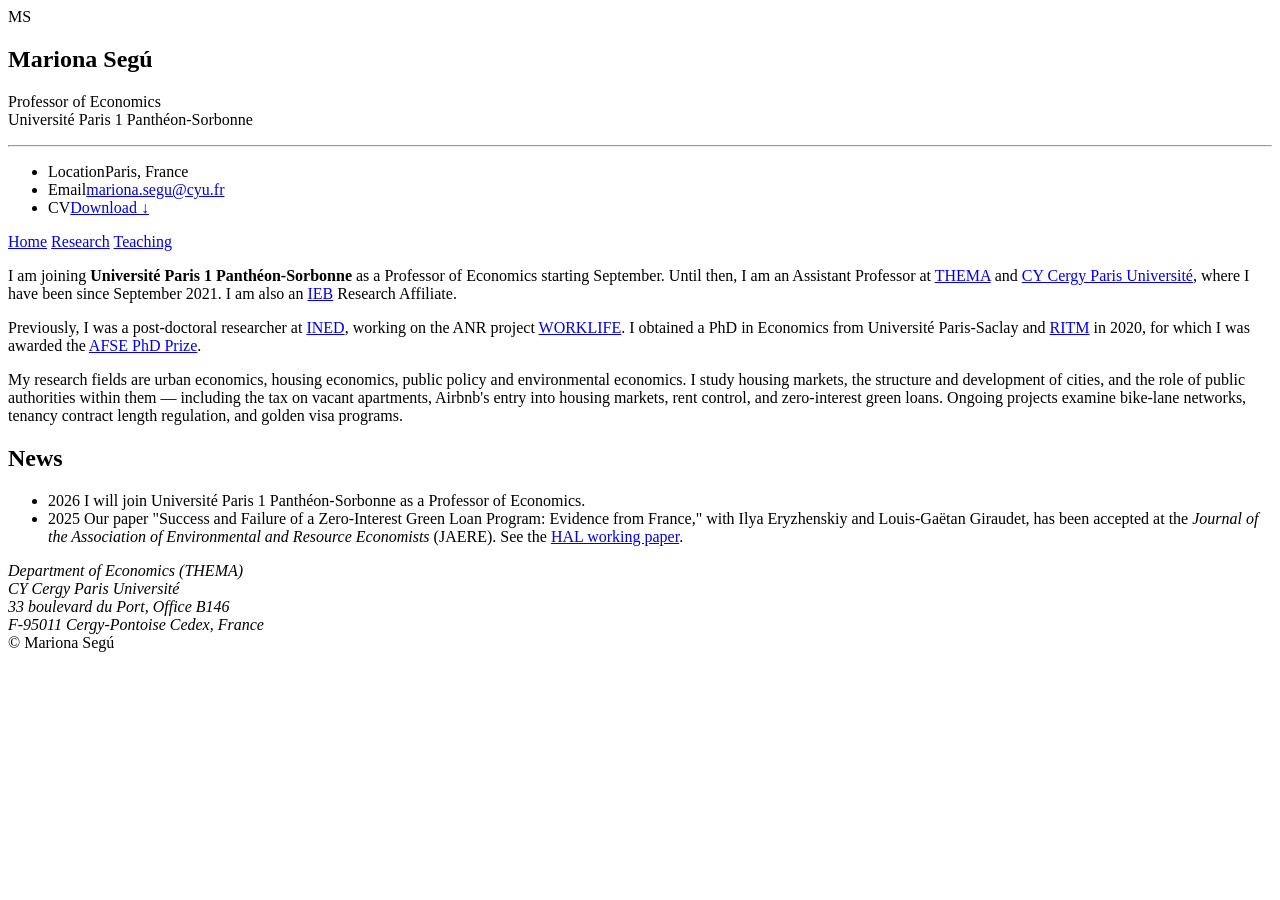
==== index.html @ 14a3eddc "Add files via upload" ====
<!doctype html>
<html lang="en">
<head>
<meta charset="utf-8">
<meta name="viewport" content="width=device-width, initial-scale=1">
<title>Mariona Segú</title>
<meta name="description" content="Mariona Segú — Professor of Economics, Université Paris 1 Panthéon-Sorbonne. Urban, housing, public and environmental economics.">
<link rel="preconnect" href="https://fonts.googleapis.com">
<link rel="preconnect" href="https://fonts.gstatic.com" crossorigin>
<link href="https://fonts.googleapis.com/css2?family=Fraunces:opsz,wght@9..144,500;9..144,600&family=Source+Sans+3:wght@400;600&family=IBM+Plex+Mono:wght@400;500&display=swap" rel="stylesheet">
<link rel="stylesheet" href="css/style.css">
</head>
<body>

<div class="page-shell">

  <aside class="sidebar">
    <div class="avatar">MS</div>
    <h1 class="name">Mariona Segú</h1>
    <p class="role">Professor of Economics<br>Université Paris 1 Panthéon-Sorbonne</p>
    <hr class="sidebar-rule">
    <ul class="sidebar-info">
      <li><span class="k">Location</span><span>Paris, France</span></li>
      <li><span class="k">Email</span><a href="mailto:mariona.segu@cyu.fr">mariona.segu@cyu.fr</a></li>
      <li><span class="k">CV</span><a href="https://github.com/marionasegu/MyWebsite/blob/main/CV_Segu_EN.pdf" target="_blank" rel="noopener">Download ↓</a></li>
    </ul>
    <nav class="primary" aria-label="Primary">
      <a href="index.html" aria-current="page">Home</a>
      <a href="research.html">Research</a>
      <a href="teaching.html">Teaching</a>
    </nav>
  </aside>

  <main>

    <p class="lede">
      I am joining <strong>Université Paris 1 Panthéon-Sorbonne</strong> as a Professor of Economics
      starting September. Until then, I am an Assistant Professor at
      <a href="https://thema-cergy.eu/" target="_blank" rel="noopener">THEMA</a> and
      <a href="https://www.cyu.fr/" target="_blank" rel="noopener">CY Cergy Paris Université</a>,
      where I have been since September 2021. I am also an
      <a href="https://ieb.ub.edu/en/" target="_blank" rel="noopener">IEB</a> Research Affiliate.
    </p>

    <p class="lede">
      Previously, I was a post-doctoral researcher at
      <a href="https://www.ined.fr/" target="_blank" rel="noopener">INED</a>, working on the ANR project
      <a href="https://worklife.site.ined.fr/fr/" target="_blank" rel="noopener">WORKLIFE</a>. I obtained
      a PhD in Economics from Université Paris-Saclay and
      <a href="http://www.ritm.u-psud.fr/" target="_blank" rel="noopener">RITM</a> in 2020, for which I
      was awarded the
      <a href="https://www.afse.fr/en/prix/le-prix-de-these-afse-100033" target="_blank" rel="noopener">AFSE PhD Prize</a>.
    </p>

    <p class="lede">
      My research fields are urban economics, housing economics, public policy and environmental
      economics. I study housing markets, the structure and development of cities, and the role of
      public authorities within them — including the tax on vacant apartments, Airbnb's entry into
      housing markets, rent control, and zero-interest green loans. Ongoing projects examine bike-lane
      networks, tenancy contract length regulation, and golden visa programs.
    </p>

    <section class="section">
      <h2 class="section-title">News</h2>
      <ul class="news-list">
        <li>
          <span class="tag">2026</span>
          <span>I will join Université Paris 1 Panthéon-Sorbonne as a Professor of Economics.</span>
        </li>
        <li>
          <span class="tag">2025</span>
          <span>Our paper "Success and Failure of a Zero-Interest Green Loan Program: Evidence from France," with Ilya Eryzhenskiy and Louis-Gaëtan Giraudet, has been accepted at the <em>Journal of the Association of Environmental and Resource Economists</em> (JAERE). See the <a href="https://hal.science/hal-03585110v3" target="_blank" rel="noopener">HAL working paper</a>.</span>
        </li>
      </ul>
    </section>

    <div class="contact">
      <address>
        Department of Economics (THEMA)<br>
        CY Cergy Paris Université<br>
        33 boulevard du Port, Office B146<br>
        F-95011 Cergy-Pontoise Cedex, France
      </address>
    </div>

  </main>

</div>

<footer class="site-footer">
  <div class="wrap">© Mariona Segú</div>
</footer>

</body>
</html>
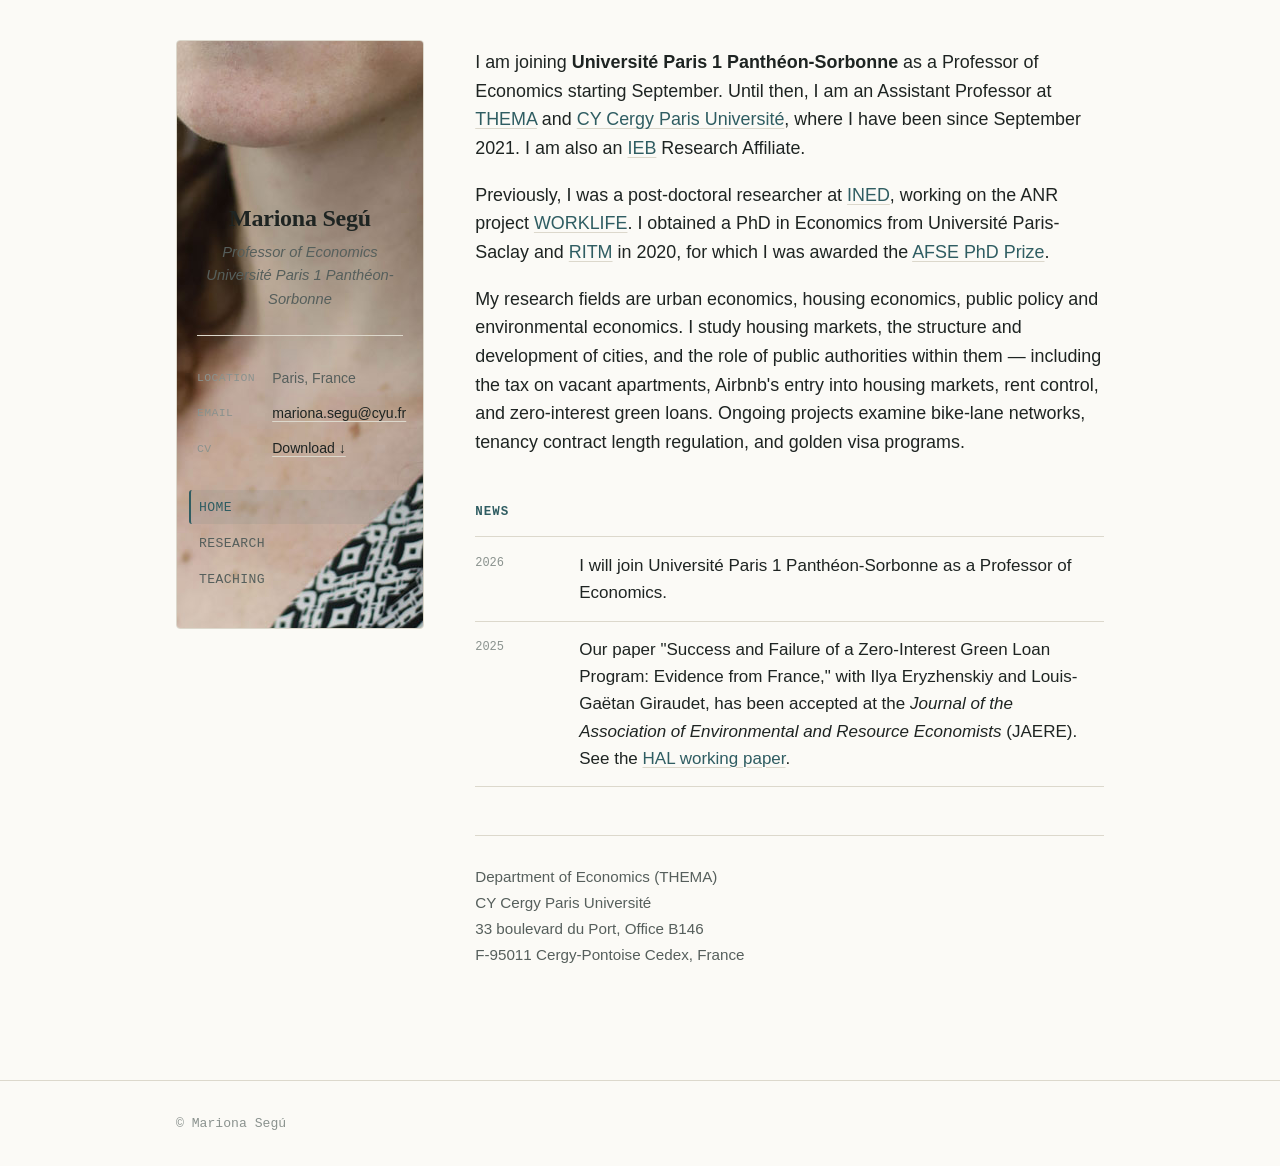
==== commit 28d55f22: "Replace avatar text with profile image" ====
--- a/index.html
+++ b/index.html
@@ -15,7 +15,7 @@
 <div class="page-shell">
 
   <aside class="sidebar">
-    <div class="avatar">MS</div>
+    <div class="avatar"><img src="images/profile.jpg" alt="Mariona Segú"></div>
     <h1 class="name">Mariona Segú</h1>
     <p class="role">Professor of Economics<br>Université Paris 1 Panthéon-Sorbonne</p>
     <hr class="sidebar-rule">
--- a/css/style.css
+++ b/css/style.css
@@ -0,0 +1,394 @@
+/* ============================================
+   Mariona Segú — personal site
+   Design tokens
+   ============================================ */
+:root {
+  --bg: #FBFAF6;
+  --ink: #1E2422;
+  --ink-soft: #565F5C;
+  --ink-faint: #8A928E;
+  --accent: #2F5D62;
+  --accent-soft: #E4ECEA;
+  --rule: #DCD8CC;
+  --paper-line: rgba(47, 93, 98, 0.07);
+
+  --font-display: "Fraunces", Georgia, "Times New Roman", serif;
+  --font-body: "Source Sans 3", "Helvetica Neue", Arial, sans-serif;
+  --font-mono: "IBM Plex Mono", "Courier New", monospace;
+
+  --measure: 40rem;
+  --gutter: clamp(1.25rem, 4vw, 3rem);
+}
+
+* { box-sizing: border-box; }
+
+html {
+  -webkit-text-size-adjust: 100%;
+}
+
+body {
+  margin: 0;
+  background: var(--bg);
+  color: var(--ink);
+  font-family: var(--font-body);
+  font-size: 17px;
+  line-height: 1.6;
+  -webkit-font-smoothing: antialiased;
+}
+
+a {
+  color: var(--accent);
+  text-decoration-color: var(--rule);
+  text-underline-offset: 3px;
+  text-decoration-thickness: 1px;
+}
+a:hover { text-decoration-color: var(--accent); }
+a:focus-visible, button:focus-visible {
+  outline: 2px solid var(--accent);
+  outline-offset: 3px;
+}
+
+h1, h2, h3 {
+  font-family: var(--font-display);
+  font-weight: 600;
+  line-height: 1.15;
+  color: var(--ink);
+  margin: 0;
+}
+
+p { margin: 0 0 1em; }
+
+.wrap {
+  max-width: 46rem;
+  margin: 0 auto;
+  padding: 0 var(--gutter);
+}
+
+/* ============================================
+   Sidebar + content shell
+   ============================================ */
+.page-shell {
+  max-width: 64rem;
+  margin: 0 auto;
+  padding: 0 var(--gutter);
+  display: grid;
+  grid-template-columns: 15.5rem 1fr;
+  gap: clamp(1.5rem, 4vw, 3.5rem);
+  align-items: start;
+}
+
+/* signature element: faint cadastral / survey-grid lines behind the sidebar,
+   a quiet nod to urban & housing economics without illustrating literally */
+.sidebar {
+  position: relative;
+  position: sticky;
+  top: 2.5rem;
+  padding: 2.5rem 1.25rem 2rem;
+  border: 1px solid var(--rule);
+  border-radius: 4px;
+  background: var(--accent-soft);
+  overflow: hidden;
+}
+.sidebar::before {
+  content: "";
+  position: absolute;
+  inset: 0;
+  background-image:
+    repeating-linear-gradient(0deg, var(--paper-line) 0 1px, transparent 1px 32px),
+    repeating-linear-gradient(90deg, var(--paper-line) 0 1px, transparent 1px 32px);
+  mask-image: radial-gradient(circle at 50% 0%, black, transparent 70%);
+  pointer-events: none;
+}
+.sidebar > * { position: relative; }
+
+.avatar {
+  width: 6.5rem;
+  height: 6.5rem;
+  border-radius: 50%;
+  background: var(--ink);
+  color: var(--bg);
+  display: flex;
+  align-items: center;
+  justify-content: center;
+  font-family: var(--font-display);
+  font-size: 2rem;
+  font-weight: 600;
+  margin: 0 auto 1.25rem;
+}
+
+.sidebar .name {
+  font-size: 1.5rem;
+  text-align: center;
+  letter-spacing: -0.01em;
+}
+
+.sidebar .role {
+  margin-top: 0.5rem;
+  text-align: center;
+  color: var(--ink-soft);
+  font-size: 0.92rem;
+  font-style: italic;
+}
+
+.sidebar-rule {
+  border: none;
+  border-top: 1px solid var(--rule);
+  margin: 1.5rem 0;
+}
+
+.sidebar-info {
+  list-style: none;
+  margin: 0;
+  padding: 0;
+  font-size: 0.88rem;
+  color: var(--ink-soft);
+}
+.sidebar-info li {
+  display: flex;
+  gap: 0.5rem;
+  padding: 0.4rem 0;
+}
+.sidebar-info .k {
+  font-family: var(--font-mono);
+  font-size: 0.72rem;
+  text-transform: uppercase;
+  letter-spacing: 0.03em;
+  color: var(--ink-faint);
+  min-width: 4.2rem;
+  padding-top: 0.15rem;
+}
+.sidebar-info a { color: var(--ink); }
+
+nav.primary {
+  margin-top: 1.5rem;
+  display: flex;
+  flex-direction: column;
+  gap: 0.15rem;
+  font-family: var(--font-mono);
+  font-size: 0.82rem;
+  letter-spacing: 0.03em;
+  text-transform: uppercase;
+}
+nav.primary a {
+  color: var(--ink-soft);
+  text-decoration: none;
+  padding: 0.4rem 0.5rem;
+  margin: 0 -0.5rem;
+  border-radius: 3px;
+  border-left: 2px solid transparent;
+}
+nav.primary a:hover {
+  color: var(--accent);
+}
+nav.primary a[aria-current="page"] {
+  color: var(--accent);
+  border-left-color: var(--accent);
+  background: rgba(47, 93, 98, 0.08);
+}
+
+/* ---------- Main content ---------- */
+main { padding: 3rem 0 5rem; min-width: 0; }
+main .name-mobile { display: none; }
+
+@media (max-width: 760px) {
+  .page-shell {
+    grid-template-columns: 1fr;
+  }
+  .sidebar {
+    position: static;
+    padding: 2rem 1.25rem;
+  }
+  nav.primary {
+    flex-direction: row;
+    justify-content: center;
+    flex-wrap: wrap;
+  }
+}
+
+.lede {
+  font-size: 1.12rem;
+  max-width: var(--measure);
+}
+
+.section {
+  margin-top: 3rem;
+}
+
+.section-title {
+  font-family: var(--font-mono);
+  font-size: 0.78rem;
+  letter-spacing: 0.08em;
+  text-transform: uppercase;
+  color: var(--accent);
+  margin-bottom: 1.1rem;
+}
+
+.cv-link {
+  display: inline-block;
+  margin-top: 0.5rem;
+  font-family: var(--font-mono);
+  font-size: 0.9rem;
+  padding: 0.5em 0;
+  border-bottom: 1px solid var(--ink);
+}
+
+/* News list */
+.news-list {
+  list-style: none;
+  margin: 0;
+  padding: 0;
+}
+.news-list li {
+  padding: 0.9rem 0;
+  border-top: 1px solid var(--rule);
+  display: grid;
+  grid-template-columns: 5.5rem 1fr;
+  gap: 1rem;
+}
+.news-list li:last-child { border-bottom: 1px solid var(--rule); }
+.news-list .tag {
+  font-family: var(--font-mono);
+  font-size: 0.75rem;
+  color: var(--ink-faint);
+  padding-top: 0.15rem;
+}
+
+/* Contact block */
+.contact {
+  margin-top: 3rem;
+  padding-top: 1.75rem;
+  border-top: 1px solid var(--rule);
+  color: var(--ink-soft);
+  font-size: 0.95rem;
+}
+.contact address { font-style: normal; line-height: 1.7; }
+.contact a { color: var(--ink); }
+
+/* ---------- Publications / Teaching entries ---------- */
+.entry {
+  padding: 1.6rem 0;
+  border-top: 1px solid var(--rule);
+  display: grid;
+  grid-template-columns: 4.5rem 1fr;
+  gap: 1.25rem;
+}
+.entry:last-child { border-bottom: 1px solid var(--rule); }
+
+.entry .year {
+  font-family: var(--font-mono);
+  font-size: 0.8rem;
+  color: var(--ink-faint);
+  padding-top: 0.3rem;
+}
+
+.entry h3 {
+  font-size: 1.12rem;
+  font-weight: 600;
+}
+.entry h3 a { color: var(--ink); text-decoration: none; }
+.entry h3 a:hover { color: var(--accent); }
+
+.entry .venue {
+  margin-top: 0.3rem;
+  font-family: var(--font-mono);
+  font-size: 0.8rem;
+  color: var(--accent);
+}
+
+.entry .coauthors {
+  margin-top: 0.35rem;
+  color: var(--ink-soft);
+  font-size: 0.92rem;
+}
+
+.entry .abstract {
+  margin-top: 0.6rem;
+  color: var(--ink-soft);
+  font-size: 0.94rem;
+  max-width: var(--measure);
+}
+
+.entry .links {
+  margin-top: 0.5rem;
+  font-size: 0.85rem;
+  display: flex;
+  gap: 1rem;
+  flex-wrap: wrap;
+}
+
+/* Groups within research page */
+.group-title {
+  font-family: var(--font-display);
+  font-size: 1.3rem;
+  font-weight: 600;
+  margin-top: 2.75rem;
+  margin-bottom: 0.25rem;
+}
+.group-title:first-of-type { margin-top: 0; }
+
+/* Policy / media list */
+.plain-list {
+  list-style: none;
+  margin: 0;
+  padding: 0;
+}
+.plain-list li {
+  padding: 0.85rem 0;
+  border-top: 1px solid var(--rule);
+  font-size: 0.94rem;
+  color: var(--ink-soft);
+}
+.plain-list li:last-child { border-bottom: 1px solid var(--rule); }
+.plain-list a { color: var(--ink); }
+
+/* Teaching */
+.inst-block { margin-top: 2.75rem; }
+.inst-block:first-of-type { margin-top: 0; }
+.inst-name {
+  font-family: var(--font-display);
+  font-size: 1.3rem;
+  font-weight: 600;
+}
+.inst-period {
+  font-family: var(--font-mono);
+  font-size: 0.78rem;
+  color: var(--ink-faint);
+  margin-top: 0.2rem;
+}
+.course {
+  padding: 1.1rem 0;
+  border-top: 1px solid var(--rule);
+}
+.inst-block .course:last-child { border-bottom: 1px solid var(--rule); }
+.course h3 { font-size: 1.02rem; font-weight: 600; }
+.course h3 a { color: var(--ink); text-decoration: none; }
+.course h3 a:hover { color: var(--accent); }
+.course .meta {
+  margin-top: 0.3rem;
+  color: var(--ink-soft);
+  font-size: 0.9rem;
+}
+
+/* ---------- Footer ---------- */
+footer.site-footer {
+  margin-top: 2rem;
+  border-top: 1px solid var(--rule);
+  padding: 2rem 0;
+  color: var(--ink-faint);
+  font-size: 0.82rem;
+  font-family: var(--font-mono);
+}
+footer.site-footer .wrap { max-width: 64rem; }
+
+/* ---------- Responsive ---------- */
+@media (max-width: 640px) {
+  .entry, .news-list li {
+    grid-template-columns: 1fr;
+    gap: 0.35rem;
+  }
+  .entry .year, .news-list .tag { padding-top: 0; }
+}
+
+@media (prefers-reduced-motion: reduce) {
+  * { scroll-behavior: auto !important; }
+}
